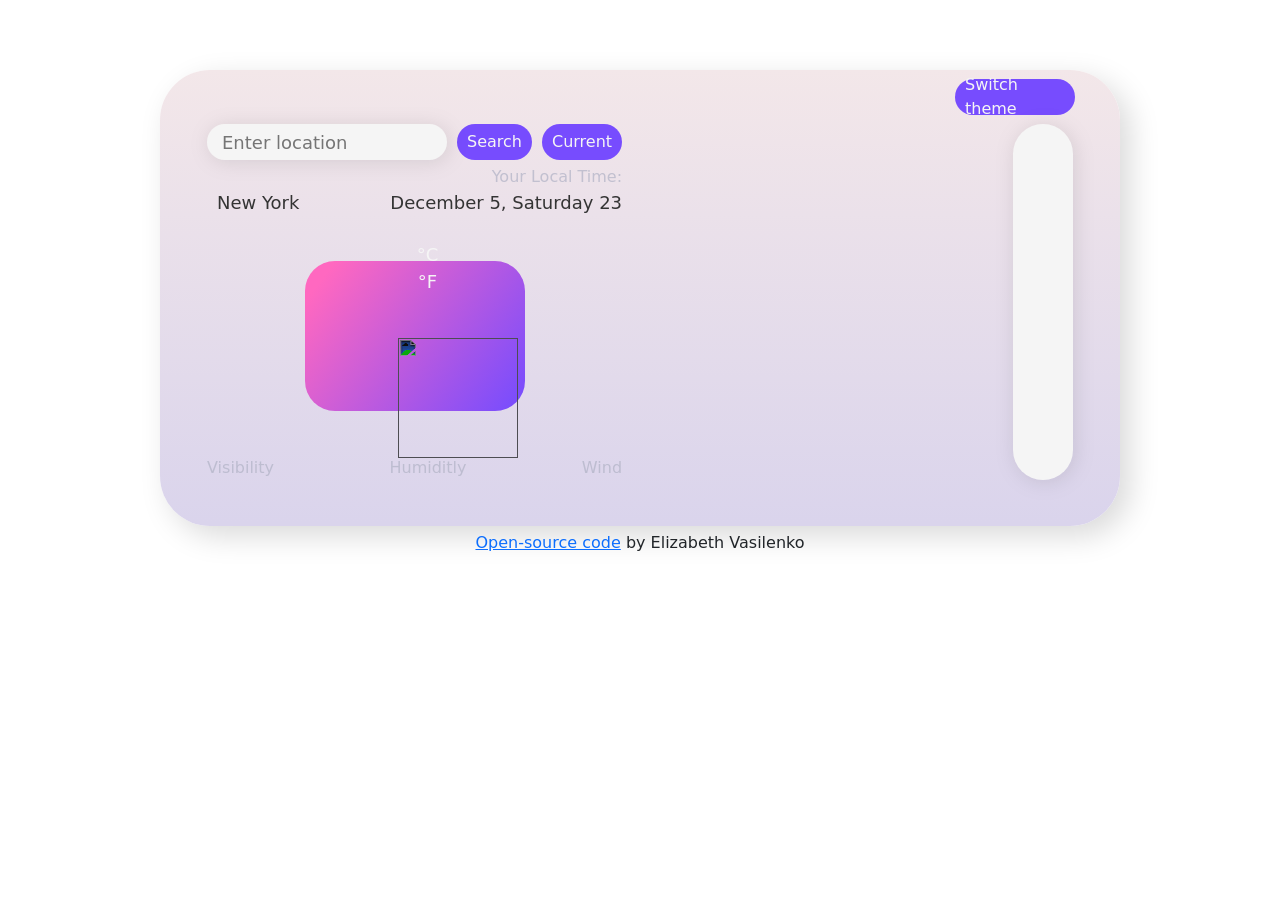
==== index.html @ 72a45bd3 "added dark theme(with js)" ====
<!DOCTYPE html>
<html lang="en">
<head>
	<meta charset="UTF-8">
	<meta http-equiv="X-UA-Compatible" content="IE=edge">
	<meta name="viewport" content="width=device-width, initial-scale=1.0">
	<title>WeatherApp</title>
	<link rel="stylesheet" href="/css/style.css">
	<link href="https://cdn.jsdelivr.net/npm/bootstrap@5.2.0-beta1/dist/css/bootstrap.min.css" rel="stylesheet" integrity="sha384-0evHe/X+R7YkIZDRvuzKMRqM+OrBnVFBL6DOitfPri4tjfHxaWutUpFmBp4vmVor" crossorigin="anonymous">
	<link rel="preconnect" href="https://fonts.googleapis.com">
	<link rel="preconnect" href="https://fonts.gstatic.com" crossorigin>
	<link href="https://fonts.googleapis.com/css2?family=IBM+Plex+Sans+KR:wght@300;400;500;600&display=swap" rel="stylesheet">
	<script src="https://unpkg.com/axios/dist/axios.min.js"></script>
</head>
<body>
	
	<div class="container">
		<div class="wrap">
			<div class="theme-btn reduce-font">
				Switch theme
			</div>
		<div class="wrapper">
				<div class="first-part">
				<div class="search-query">
					<form id="search-form">
					<input id="search-input"type="text" name="location" placeholder="Enter location" class="colortext">
					<div class="btn-wrapper">
						<button class="iput-btn" id="btn-search">Search</button>
					<button class="iput-btn" id="btn-current">Current</button>
					</div>
					
					</form>
				</div>
				<div class="last-update reduce-font">Your Local Time:</div>
				<div class="city-day">
					<div class="city first-icon">
						<i class="fa-solid fa-location-dot icons__firs-page"></i>
						<div class="icon-text" id="default-city">New York</div>
					</div>
					<div class="day">
						
					</div>
					
				</div>
					
				<div class="temperature ">
			
					<div class="tempereture-content">
						<div class="content-weater"></div>
						<span class="content-degrees" id="degrees"></span>
						<div class="link">
								<a href="#" id="celsius" class="link-degrees">°C</a>
								<a href="#" id="fahrenheit" class="link-degrees">°F</a>
						</div>
								
					</div>
						<img src="" alt="" id="dd"class="icon-element" width="120" height="120">
				</div>
				
				<div class="bottom-data">
					<div class="bottom-el">
						<div class="first-icon">
							<i class="fa-regular fa-eye icons__firs-page"></i>
							<div class="icon-text" id="visib-id"></div>
						</div>
						<div class="text-sbsc reduce-font">Visibility</div>
					</div>
					<div class="bottom-el">
					<div class="first-icon">
						<i class="fa-solid fa-droplet icons__firs-page"></i>
						<div class="icon-text" id="humid-id"></div>
					</div>
					<div class="text-sbsc reduce-font">Humiditly</div>
					</div>
					<div class="bottom-el">
					<div class="first-icon">
						<i class="fa-solid fa-wind icons__firs-page"></i>
						<div class="icon-text" id="wind-id"></div>
					</div>
					<div class="text-sbsc reduce-font">Wind</div>
					</div>
				</div>
			</div>
		
	
				
				<div class="second-part">
					<div class="future-forecast">
					</div>
					<div class="future-forecast-days">
			</div>
			</div>
			</div>
			</div>
			</div>
			<footer class="source">
				<a class="source-link"href="https://github.com/ElizabethVasilenko13/myWeatherApp" target="_blank">Open-source code</a> by Elizabeth Vasilenko
			</footer>
		</div>
	
		<script src="https://kit.fontawesome.com/a5ffca99df.js" crossorigin="anonymous"></script>
		<script src="js/script.js"></script>
</body>
</html>
---- css/style.css ----
body{
	font-family: 'IBM Plex Sans KR', sans-serif;
	font-weight: 400;
}
.dark{
	background-color: #343434;
	opacity: 0.85;
	transition-duration: 1s;
}
.container{
	font-size: 18px;
}
.source{
	text-align: center;
	margin: 0;
	padding: 0;
	
}
.dark .source{
	color:#F5F5F5;
}
.theme-btn {	
	margin-left: 795px;
	max-width: 120px;
    color: #F5F5F5;
    background: #774CFE;
    height: 36px;
    border: none;
    border-radius: 30px;
    padding: 0px 10px;
	display: flex;
    align-items: center;
	justify-content: center;
}
.theme-btn:hover{
	background: #5f3ecb;
	filter: drop-shadow(2px 2px 10px rgba(0, 0, 0, 0.1));
}
.wrap{
	padding-top: 9px;
	max-width: 960px;
	background: linear-gradient(to top, #dad4ec 0%, #dad4ec 1%, #f3e7e9 100%);
	margin: 70px auto 5px;
	box-shadow: 10px 10px 30px rgba(0, 0, 0, 0.15);
	border-radius: 50px;
	color: #343434;
}
.dark .wrap{
	color: #F5F5F5;
	background:#252525;
}

.wrapper {
	display: flex;
	justify-content: space-between;
	padding: 9px 47px 46px;
}
.reduce-font{
	font-size: 16px;
}
.first-part {
}

#search-form{
	display: flex;
	justify-content: space-between;
}
.btn-wrapper{
	display: flex;
	justify-content: space-between;
}
.iput-btn{
	font-size: 16px;
	color:#F5F5F5;
	background: #774CFE;
	height: 36px;
	border:none;
	border-radius: 30px;
	padding: 0px 10px;
	display: flex;
	margin-left: 10px;
	align-items: center;
}
.iput-btn:hover{
	background: #5f3ecb;
	filter: drop-shadow(2px 2px 10px rgba(0, 0, 0, 0.1));
}
input[type="text"]{
	height: 36px;
	background-color: #F5F5F5;
	border-radius: 100px;
	border:none;
	padding: 5px 0px 5px 15px;
	filter: drop-shadow(2px 2px 10px rgba(0, 0, 0, 0.1));
}
.dark input[type="text"]{
	background:#2F2F2F;
}

.last-update{
	color: rgba(178, 179, 199, 0.74);
	text-align: right;
	margin-top: 5px;
}
.city-day {
	margin:0;
	display: flex;
	justify-content: space-between;
	align-items: center;
}

.first-icon{
	display: flex;
	align-items: center;
}
.icon-text{
	margin-left: 10px;
}
.day {
	display: flex;
}
.current-day {
	margin-right: 10px;
}

.icons__firs-page{
	color: #774CFE;
}
.city-date{
	background-color:#dad4ec;
	border-radius:30px;
}
.temperature {
	background: linear-gradient(127.04deg, #FF68C0 9.06%, #774CFE 97.79%);
	border-radius: 30px;
	max-width: 220px; 
	color: #F5F5F5;
	margin: 0 auto;
	font-weight: 500;
	padding: 30px ;
	padding-bottom: 0;
	display: flex;
	justify-content: space-between;
	align-items: center;
	text-align: center;
	margin: 45px auto;
}

.icon-element{
	filter: invert(99%) sepia(5%) saturate(492%) hue-rotate(209deg) brightness(112%) contrast(92%);
	position: relative;
	top: 47px;
	right: -23px;
}
.link-degrees.active{
	color: #F5F5F5;
	background-color: #754cfe7e;
	border-radius: 8px;
}
.link{
	position: relative;
	top: -83px;
	left: 68px;
	margin-left: 10px;
	
}
.link-degrees{
	color: #F5F5F5;
	text-decoration: none;
	font-weight: normal;
	padding: 4px;
}
.link-degrees:hover{
	cursor: default;
	text-decoration: none;
	color: #F5F5F5;
	background-color: #754cfe7e;
	border-radius: 8px;
	transition: all 10ms ease-in-out;
}
.tempereture-content {
	text-align: center;
}
	
.content-weater {
	font-size: 20px;
}
.content-degrees {
	display: block;
	line-height: 90px;
	font-size: 85px;
}
.bottom-data {
	display: flex;
	justify-content: space-between;
	align-items: center;
}
.bottom-el{
	display: flex;
	flex-direction: column;
	align-items: center;
	
}
.text-sbsc{
	color:rgba(178, 179, 199, 0.74);
}
.second-part {
	background: #F5F5F5;
	border-radius:50px;
	padding: 30px;
	filter: drop-shadow(2px 2px 10px rgba(0, 0, 0, 0.1));
	display: flex;
	flex-direction: column;
	justify-content: space-between;
}
.dark .second-part{
	background:#2F2F2F;
}
.block-forecast{
	background: linear-gradient(127.04deg, #FF68C0 9.06%, #774CFE 97.79%);
	display: flex;
	justify-content: space-between;
	padding: 20px 20px;
	border-radius: 30px;
	align-items: center;
	color: #F5F5F5;
	font-weight: 500;
}
.fa-cloud-rain {
	filter: invert(99%) sepia(6%) saturate(578%) hue-rotate(235deg) brightness(114%) contrast(92%);
	margin-left: 10px;
}
.future-content {
	display: flex;
	flex-direction: column;
	align-items: center;
}

.future-forecast-days {
	display: flex;
	justify-content: space-between;
}
.block{
	display: flex;
	flex-direction: column;
	justify-content: space-between;
	align-items: center;
	padding: 20px;
}
.days-block {
	margin: 0 5px 0 5px;
	max-width: 65px;
	background-color:#F5F5F5;
	border: 1px solid rgba(255, 104, 192, 0.29);
	border-radius: 30px;
	color: #343434;
	box-shadow: 3px 3px 10px 1px rgba(117, 76, 254, 0.099);
}
.dark .days-block{
	background:#2F2F2F;
	color:#F5F5F5;
}
.min{
	color: rgba(151, 152, 167, 0.882);
}

.block-title {
	margin-bottom: 10px;
}
.weather-icon {
	margin-bottom: 10px;
	filter: invert(79%) sepia(35%) saturate(6248%) hue-rotate(276deg) brightness(88%) contrast(100%);
}
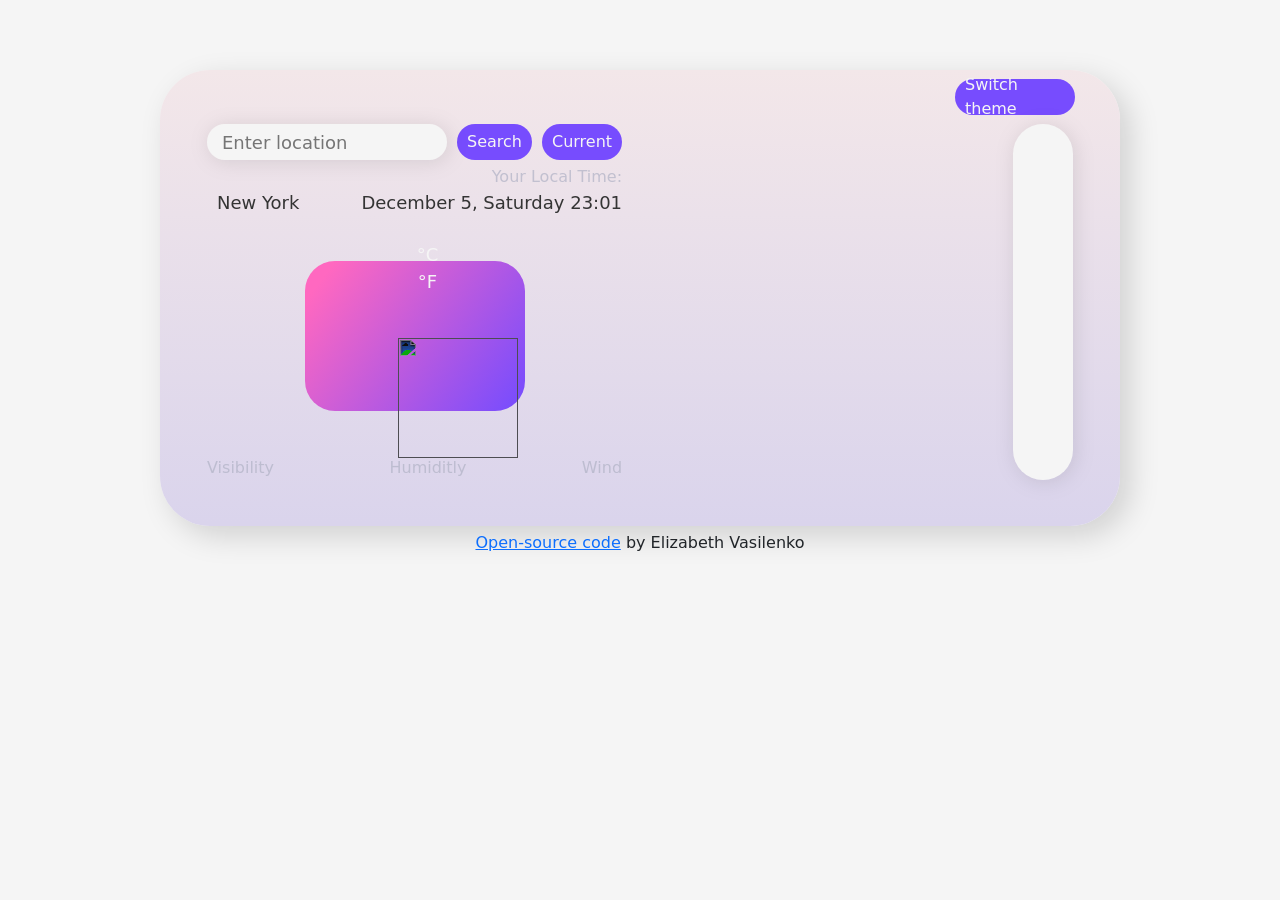
==== commit 266cfed9: "made some changes for better code readability" ====
--- a/index.html
+++ b/index.html
@@ -12,7 +12,7 @@
 	<link href="https://fonts.googleapis.com/css2?family=IBM+Plex+Sans+KR:wght@300;400;500;600&display=swap" rel="stylesheet">
 	<script src="https://unpkg.com/axios/dist/axios.min.js"></script>
 </head>
-<body>
+<body class="light">
 	
 	<div class="container">
 		<div class="wrap">
--- a/css/style.css
+++ b/css/style.css
@@ -2,23 +2,39 @@
 	font-family: 'IBM Plex Sans KR', sans-serif;
 	font-weight: 400;
 }
+/* dark-theme */
 .dark{
 	background-color: #343434;
 	opacity: 0.85;
-	transition-duration: 1s;
-}
+	transition: all 0.7s;
+}
+.dark .source{
+	color:#F5F5F5;
+}
+.dark .wrap{
+	color: #F5F5F5;
+	background:#252525;
+}
+.dark input[type="text"]{
+	background:#2F2F2F;
+}
+.dark .second-part{
+	background:#2F2F2F;
+}
+.dark .days-block{
+	background:#2F2F2F;
+	color:#F5F5F5;
+}
+/* light-theme */
+.light{
+	transition: all 0.7s;
+	background-color: #F5F5F5;
+}
+
 .container{
 	font-size: 18px;
 }
-.source{
-	text-align: center;
-	margin: 0;
-	padding: 0;
-	
-}
-.dark .source{
-	color:#F5F5F5;
-}
+
 .theme-btn {	
 	margin-left: 795px;
 	max-width: 120px;
@@ -45,30 +61,27 @@
 	border-radius: 50px;
 	color: #343434;
 }
-.dark .wrap{
-	color: #F5F5F5;
-	background:#252525;
-}
 
 .wrapper {
 	display: flex;
 	justify-content: space-between;
 	padding: 9px 47px 46px;
 }
+
 .reduce-font{
 	font-size: 16px;
 }
-.first-part {
-}
 
 #search-form{
 	display: flex;
 	justify-content: space-between;
 }
+
 .btn-wrapper{
 	display: flex;
 	justify-content: space-between;
 }
+
 .iput-btn{
 	font-size: 16px;
 	color:#F5F5F5;
@@ -81,10 +94,12 @@
 	margin-left: 10px;
 	align-items: center;
 }
+
 .iput-btn:hover{
 	background: #5f3ecb;
 	filter: drop-shadow(2px 2px 10px rgba(0, 0, 0, 0.1));
 }
+
 input[type="text"]{
 	height: 36px;
 	background-color: #F5F5F5;
@@ -93,15 +108,13 @@
 	padding: 5px 0px 5px 15px;
 	filter: drop-shadow(2px 2px 10px rgba(0, 0, 0, 0.1));
 }
-.dark input[type="text"]{
-	background:#2F2F2F;
-}
 
 .last-update{
 	color: rgba(178, 179, 199, 0.74);
 	text-align: right;
 	margin-top: 5px;
 }
+
 .city-day {
 	margin:0;
 	display: flex;
@@ -113,9 +126,11 @@
 	display: flex;
 	align-items: center;
 }
+
 .icon-text{
 	margin-left: 10px;
 }
+
 .day {
 	display: flex;
 }
@@ -126,10 +141,12 @@
 .icons__firs-page{
 	color: #774CFE;
 }
+
 .city-date{
 	background-color:#dad4ec;
 	border-radius:30px;
 }
+
 .temperature {
 	background: linear-gradient(127.04deg, #FF68C0 9.06%, #774CFE 97.79%);
 	border-radius: 30px;
@@ -152,11 +169,13 @@
 	top: 47px;
 	right: -23px;
 }
+
 .link-degrees.active{
 	color: #F5F5F5;
 	background-color: #754cfe7e;
 	border-radius: 8px;
 }
+
 .link{
 	position: relative;
 	top: -83px;
@@ -164,12 +183,14 @@
 	margin-left: 10px;
 	
 }
+
 .link-degrees{
 	color: #F5F5F5;
 	text-decoration: none;
 	font-weight: normal;
 	padding: 4px;
 }
+
 .link-degrees:hover{
 	cursor: default;
 	text-decoration: none;
@@ -178,6 +199,7 @@
 	border-radius: 8px;
 	transition: all 10ms ease-in-out;
 }
+
 .tempereture-content {
 	text-align: center;
 }
@@ -185,25 +207,30 @@
 .content-weater {
 	font-size: 20px;
 }
+
 .content-degrees {
 	display: block;
 	line-height: 90px;
 	font-size: 85px;
 }
+
 .bottom-data {
 	display: flex;
 	justify-content: space-between;
 	align-items: center;
 }
+
 .bottom-el{
 	display: flex;
 	flex-direction: column;
 	align-items: center;
 	
 }
+
 .text-sbsc{
 	color:rgba(178, 179, 199, 0.74);
 }
+
 .second-part {
 	background: #F5F5F5;
 	border-radius:50px;
@@ -213,9 +240,7 @@
 	flex-direction: column;
 	justify-content: space-between;
 }
-.dark .second-part{
-	background:#2F2F2F;
-}
+
 .block-forecast{
 	background: linear-gradient(127.04deg, #FF68C0 9.06%, #774CFE 97.79%);
 	display: flex;
@@ -226,10 +251,12 @@
 	color: #F5F5F5;
 	font-weight: 500;
 }
+
 .fa-cloud-rain {
 	filter: invert(99%) sepia(6%) saturate(578%) hue-rotate(235deg) brightness(114%) contrast(92%);
 	margin-left: 10px;
 }
+
 .future-content {
 	display: flex;
 	flex-direction: column;
@@ -240,6 +267,7 @@
 	display: flex;
 	justify-content: space-between;
 }
+
 .block{
 	display: flex;
 	flex-direction: column;
@@ -247,6 +275,7 @@
 	align-items: center;
 	padding: 20px;
 }
+
 .days-block {
 	margin: 0 5px 0 5px;
 	max-width: 65px;
@@ -256,10 +285,7 @@
 	color: #343434;
 	box-shadow: 3px 3px 10px 1px rgba(117, 76, 254, 0.099);
 }
-.dark .days-block{
-	background:#2F2F2F;
-	color:#F5F5F5;
-}
+
 .min{
 	color: rgba(151, 152, 167, 0.882);
 }
@@ -271,3 +297,8 @@
 	margin-bottom: 10px;
 	filter: invert(79%) sepia(35%) saturate(6248%) hue-rotate(276deg) brightness(88%) contrast(100%);
 }
+.source{
+	text-align: center;
+	margin: 0;
+	padding: 0;
+}
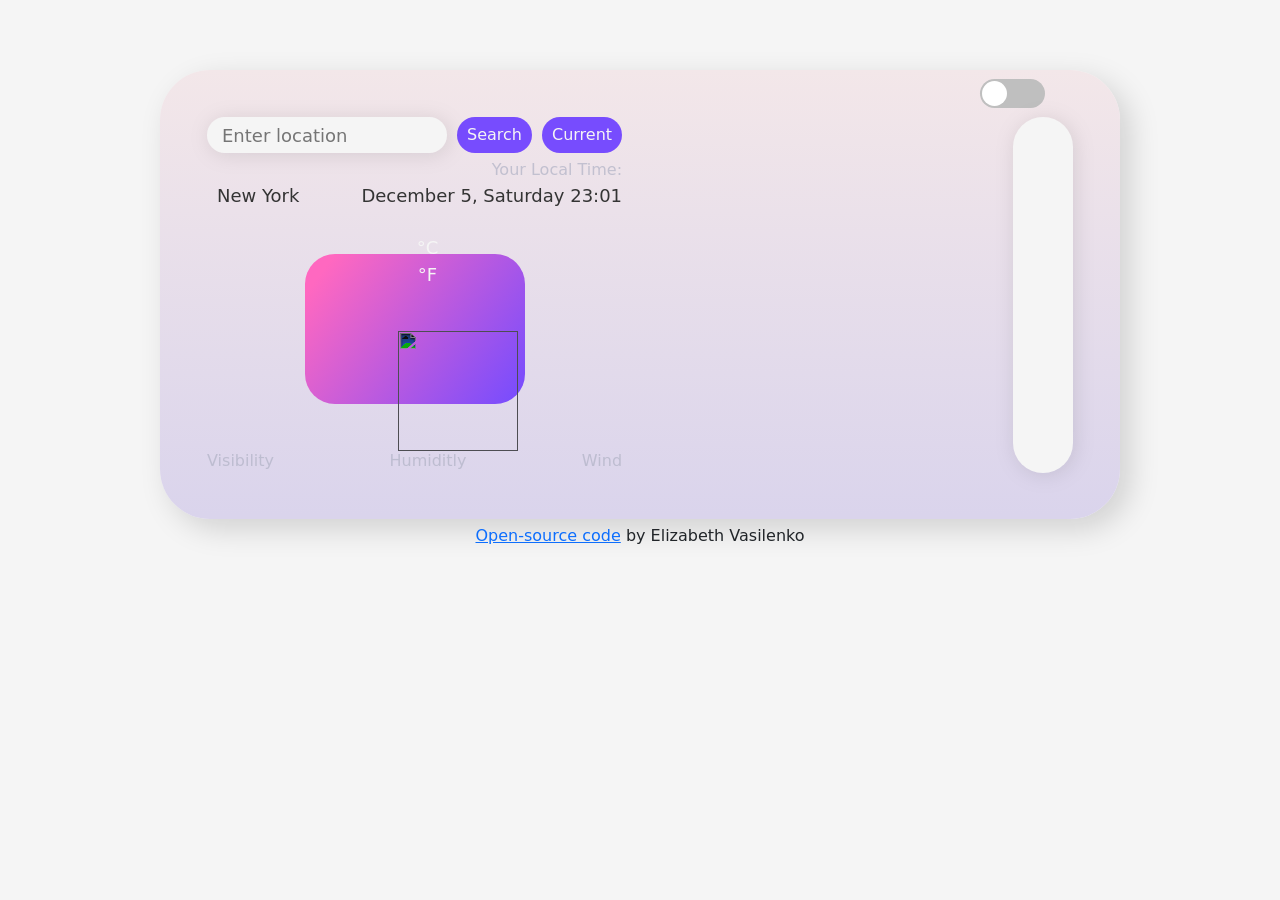
==== commit 7730c639: "added theme switcher" ====
--- a/index.html
+++ b/index.html
@@ -16,8 +16,7 @@
 	
 	<div class="container">
 		<div class="wrap">
-			<div class="theme-btn reduce-font">
-				Switch theme
+			<div class="switch-btn reduce-font">
 			</div>
 		<div class="wrapper">
 				<div class="first-part">
--- a/css/style.css
+++ b/css/style.css
@@ -34,24 +34,38 @@
 .container{
 	font-size: 18px;
 }
-
-.theme-btn {	
-	margin-left: 795px;
-	max-width: 120px;
-    color: #F5F5F5;
-    background: #774CFE;
-    height: 36px;
-    border: none;
-    border-radius: 30px;
-    padding: 0px 10px;
-	display: flex;
-    align-items: center;
-	justify-content: center;
-}
-.theme-btn:hover{
-	background: #5f3ecb;
-	filter: drop-shadow(2px 2px 10px rgba(0, 0, 0, 0.1));
-}
+.switch-btn {
+  width: 65px; /* ширина */
+  height: 29px; /* высота */
+  border-radius: 19px; /* радиус скругления */
+  background: #bfbfbf; /* цвет фона */
+  z-index: 0;
+  margin-left: 820px;
+  padding: 0;
+  border: none;
+  cursor: pointer;
+  position: relative;
+  transition-duration: 300ms; /* анимация */
+}
+.switch-btn::after {
+  content: "";
+  height: 25px; /* высота кнопки */
+  width: 25px; /* ширина кнопки */
+  border-radius: 17px;
+  background: #fff; /* цвет кнопки */
+  top: 2px; /* положение кнопки по вертикали относительно основы */
+  left: 2px; /* положение кнопки по горизонтали относительно основы */
+  transition-duration: 300ms; /* анимация */
+  position: absolute;
+  z-index: 1;
+}
+.switch-on {
+  background: #774CFE;
+}
+.switch-on::after {
+  left: 38px;
+}
+
 .wrap{
 	padding-top: 9px;
 	max-width: 960px;
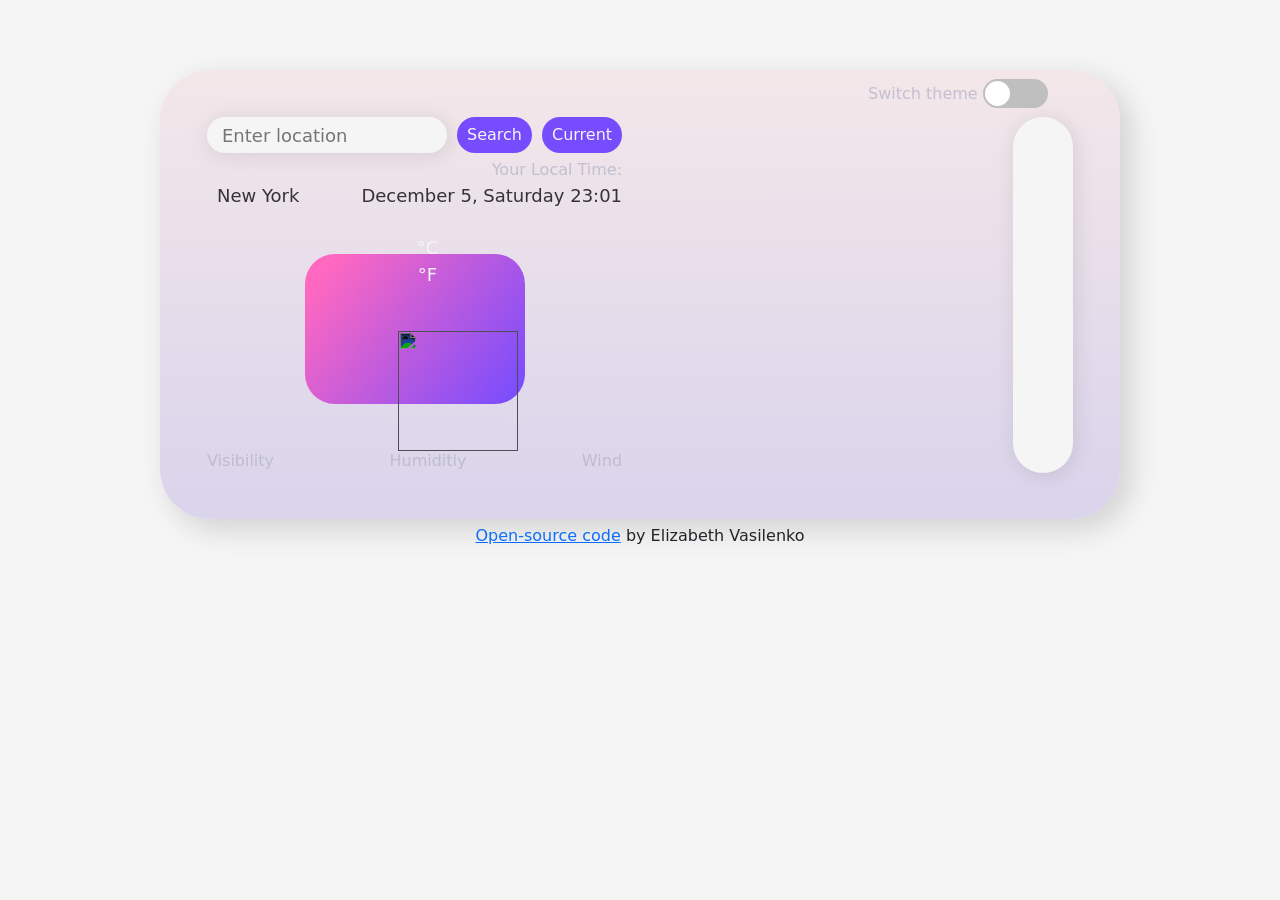
==== commit 60046278: "added switch text deskr" ====
--- a/index.html
+++ b/index.html
@@ -16,8 +16,11 @@
 	
 	<div class="container">
 		<div class="wrap">
-			<div class="switch-btn reduce-font">
+			<div class="theme-sw">
+			<div class="theme-sw-text reduce-font">Switch theme</div>	
+				<div class="switch-btn reduce-font"></div>
 			</div>
+			
 		<div class="wrapper">
 				<div class="first-part">
 				<div class="search-query">
--- a/css/style.css
+++ b/css/style.css
@@ -33,6 +33,15 @@
 
 .container{
 	font-size: 18px;
+}
+.theme-sw{
+	margin-left: 708px;
+	display: flex;
+	align-items: center;
+}
+.theme-sw-text{
+	margin-right: 5px;
+	color: rgba(178, 179, 199, 0.74);
 }
 .switch-btn {
   width: 65px; /* ширина */
@@ -40,7 +49,7 @@
   border-radius: 19px; /* радиус скругления */
   background: #bfbfbf; /* цвет фона */
   z-index: 0;
-  margin-left: 820px;
+ 
   padding: 0;
   border: none;
   cursor: pointer;
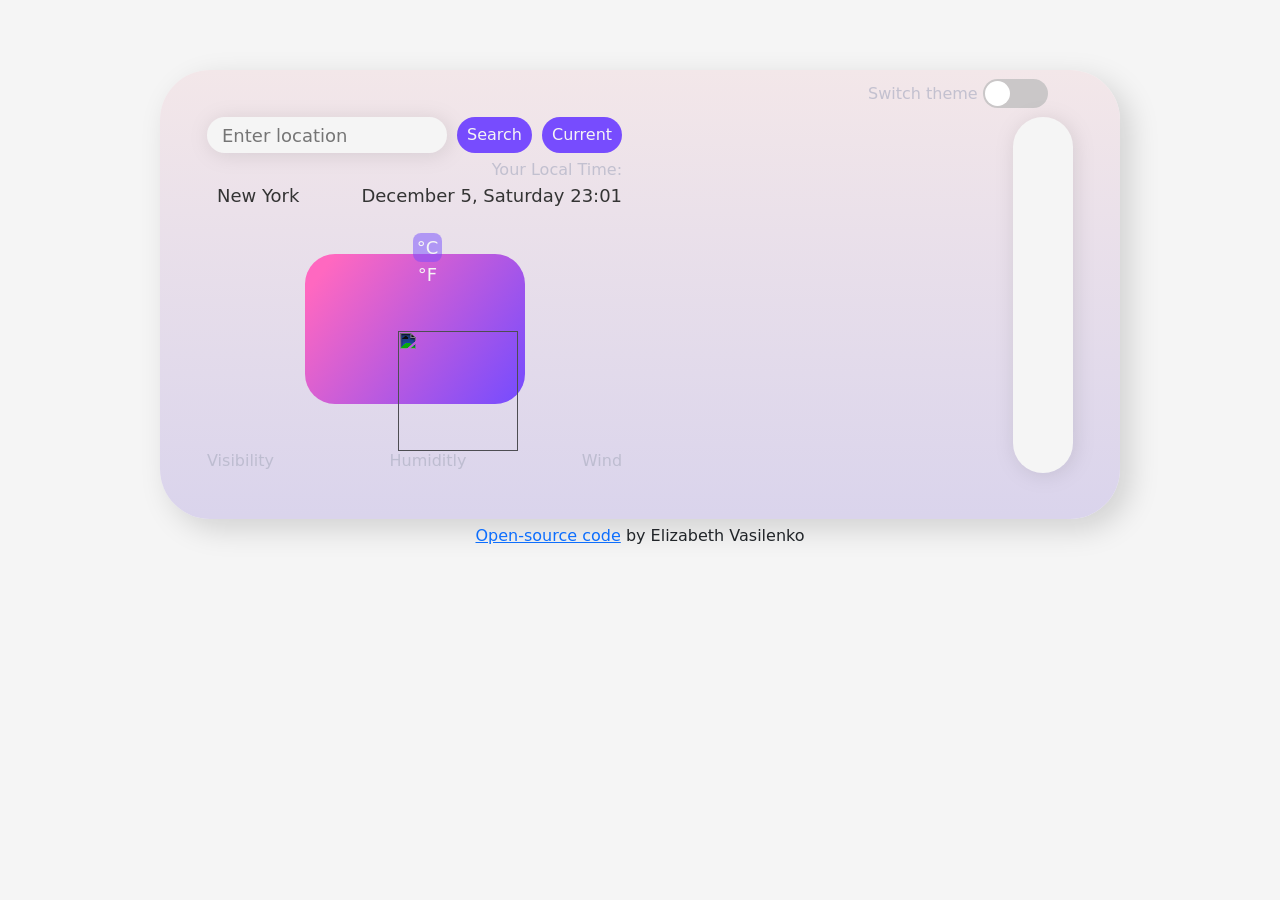
==== commit 917d0753: "added unit convertion" ====
--- a/index.html
+++ b/index.html
@@ -51,7 +51,7 @@
 						<div class="content-weater"></div>
 						<span class="content-degrees" id="degrees"></span>
 						<div class="link">
-								<a href="#" id="celsius" class="link-degrees">°C</a>
+								<a href="#" id="celsius" class="link-degrees active">°C</a>
 								<a href="#" id="fahrenheit" class="link-degrees">°F</a>
 						</div>
 								
--- a/css/style.css
+++ b/css/style.css
@@ -47,7 +47,7 @@
   width: 65px; /* ширина */
   height: 29px; /* высота */
   border-radius: 19px; /* радиус скругления */
-  background: #bfbfbf; /* цвет фона */
+  background: #bfbfbfc6; /* цвет фона */
   z-index: 0;
  
   padding: 0;
@@ -268,7 +268,7 @@
 	background: linear-gradient(127.04deg, #FF68C0 9.06%, #774CFE 97.79%);
 	display: flex;
 	justify-content: space-between;
-	padding: 20px 20px;
+	padding: 7px 20px;
 	border-radius: 30px;
 	align-items: center;
 	color: #F5F5F5;
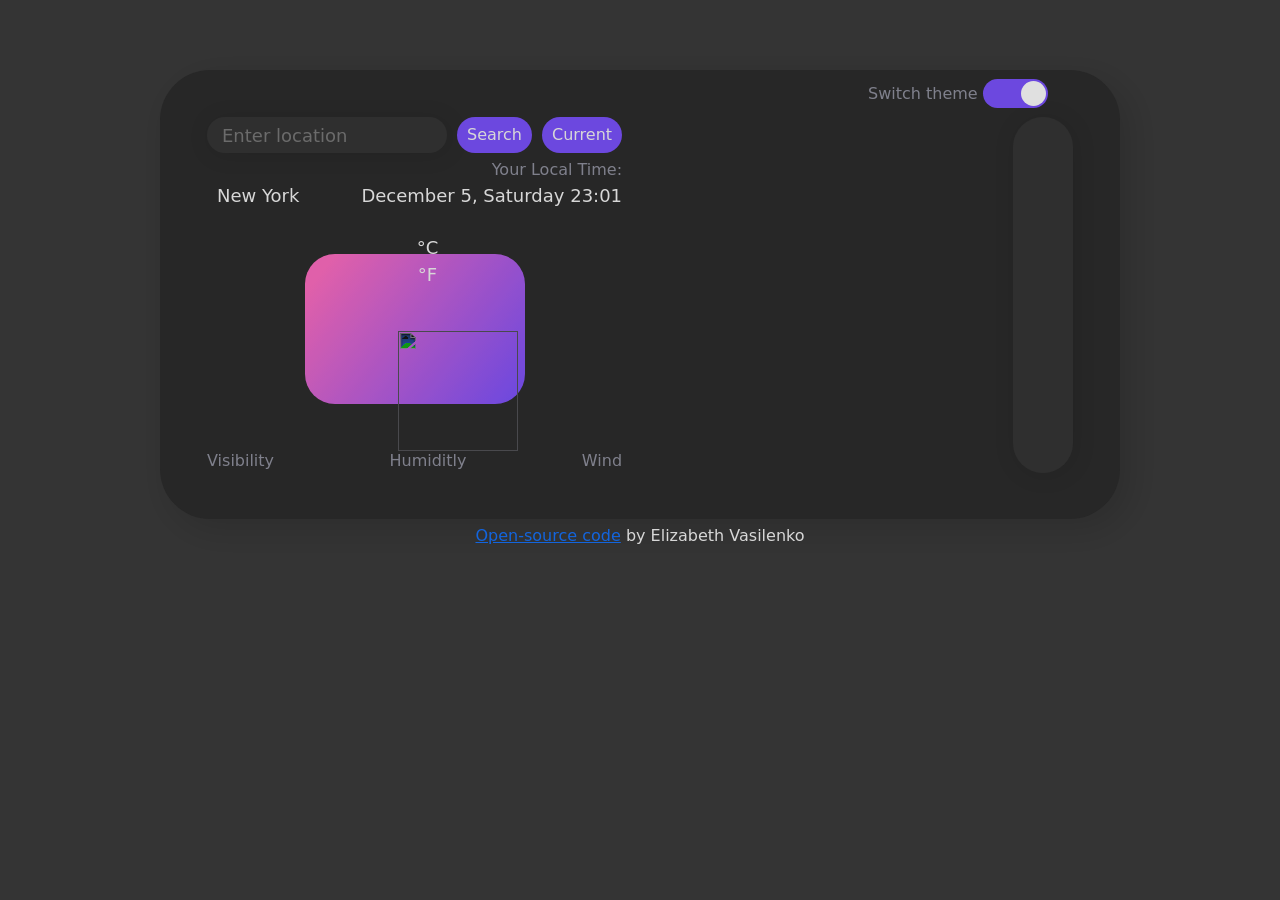
==== commit f23cd7c5: "added theme switch depending on the time" ====
--- a/index.html
+++ b/index.html
@@ -51,7 +51,7 @@
 						<div class="content-weater"></div>
 						<span class="content-degrees" id="degrees"></span>
 						<div class="link">
-								<a href="#" id="celsius" class="link-degrees active">°C</a>
+								<a href="#" id="celsius" class="link-degrees">°C</a>
 								<a href="#" id="fahrenheit" class="link-degrees">°F</a>
 						</div>
 								
--- a/css/style.css
+++ b/css/style.css
@@ -263,7 +263,9 @@
 	flex-direction: column;
 	justify-content: space-between;
 }
-
+.block-degrees{
+	font-weight: normal;
+}
 .block-forecast{
 	background: linear-gradient(127.04deg, #FF68C0 9.06%, #774CFE 97.79%);
 	display: flex;
@@ -325,3 +327,4 @@
 	margin: 0;
 	padding: 0;
 }
+
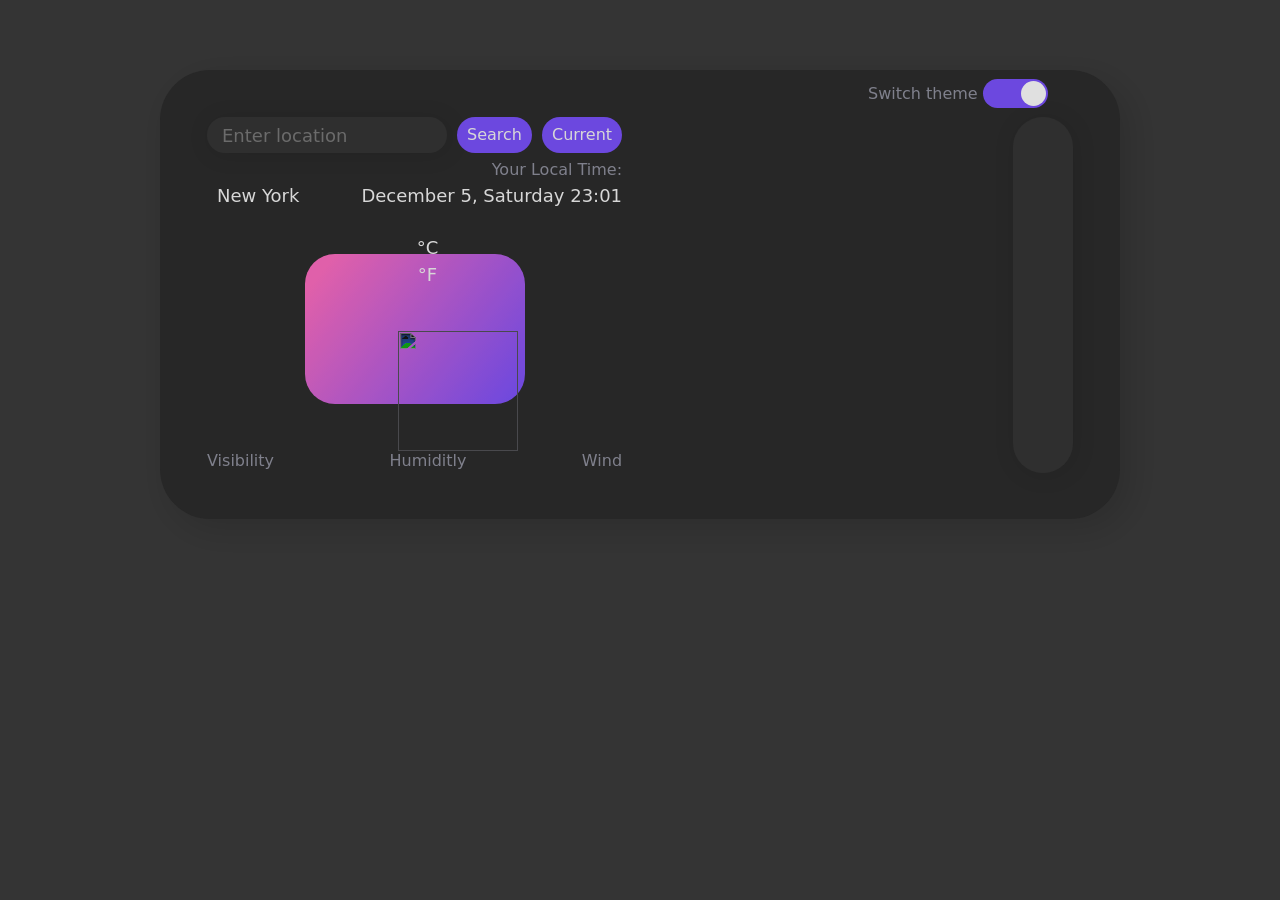
==== commit f4ba26f8: "Update index.html" ====
--- a/index.html
+++ b/index.html
@@ -13,24 +13,21 @@
 	<script src="https://unpkg.com/axios/dist/axios.min.js"></script>
 </head>
 <body class="light">
-	
 	<div class="container">
 		<div class="wrap">
 			<div class="theme-sw">
-			<div class="theme-sw-text reduce-font">Switch theme</div>	
+				<div class="theme-sw-text reduce-font">Switch theme</div>	
 				<div class="switch-btn reduce-font"></div>
 			</div>
-			
 		<div class="wrapper">
 				<div class="first-part">
 				<div class="search-query">
 					<form id="search-form">
-					<input id="search-input"type="text" name="location" placeholder="Enter location" class="colortext">
-					<div class="btn-wrapper">
-						<button class="iput-btn" id="btn-search">Search</button>
-					<button class="iput-btn" id="btn-current">Current</button>
-					</div>
-					
+						<input id="search-input"type="text" name="location" placeholder="Enter location" class="colortext">
+						<div class="btn-wrapper">
+							<button class="iput-btn" id="btn-search">Search</button>
+						<button class="iput-btn" id="btn-current">Current</button>
+						</div>
 					</form>
 				</div>
 				<div class="last-update reduce-font">Your Local Time:</div>
@@ -39,26 +36,20 @@
 						<i class="fa-solid fa-location-dot icons__firs-page"></i>
 						<div class="icon-text" id="default-city">New York</div>
 					</div>
-					<div class="day">
-						
-					</div>
-					
+					<div class="day"></div>
 				</div>
 					
 				<div class="temperature ">
-			
 					<div class="tempereture-content">
 						<div class="content-weater"></div>
 						<span class="content-degrees" id="degrees"></span>
 						<div class="link">
 								<a href="#" id="celsius" class="link-degrees">°C</a>
 								<a href="#" id="fahrenheit" class="link-degrees">°F</a>
-						</div>
-								
+						</div>		
 					</div>
 						<img src="" alt="" id="dd"class="icon-element" width="120" height="120">
 				</div>
-				
 				<div class="bottom-data">
 					<div class="bottom-el">
 						<div class="first-icon">
@@ -68,39 +59,29 @@
 						<div class="text-sbsc reduce-font">Visibility</div>
 					</div>
 					<div class="bottom-el">
-					<div class="first-icon">
-						<i class="fa-solid fa-droplet icons__firs-page"></i>
-						<div class="icon-text" id="humid-id"></div>
-					</div>
-					<div class="text-sbsc reduce-font">Humiditly</div>
+						<div class="first-icon">
+							<i class="fa-solid fa-droplet icons__firs-page"></i>
+							<div class="icon-text" id="humid-id"></div>
+						</div>
+						<div class="text-sbsc reduce-font">Humiditly</div>
 					</div>
 					<div class="bottom-el">
-					<div class="first-icon">
-						<i class="fa-solid fa-wind icons__firs-page"></i>
-						<div class="icon-text" id="wind-id"></div>
-					</div>
-					<div class="text-sbsc reduce-font">Wind</div>
+						<div class="first-icon">
+							<i class="fa-solid fa-wind icons__firs-page"></i>
+							<div class="icon-text" id="wind-id"></div>
+						</div>
+						<div class="text-sbsc reduce-font">Wind</div>
 					</div>
 				</div>
 			</div>
-		
-	
-				
 				<div class="second-part">
-					<div class="future-forecast">
-					</div>
-					<div class="future-forecast-days">
-			</div>
-			</div>
-			</div>
-			</div>
-			</div>
-			<footer class="source">
-				<a class="source-link"href="https://github.com/ElizabethVasilenko13/myWeatherApp" target="_blank">Open-source code</a> by Elizabeth Vasilenko
-			</footer>
+					<div class="future-forecast"></div>
+					<div class="future-forecast-days"></div>
+				</div>
 		</div>
-	
-		<script src="https://kit.fontawesome.com/a5ffca99df.js" crossorigin="anonymous"></script>
-		<script src="js/script.js"></script>
+		</div>
+	</div>
+	<script src="https://kit.fontawesome.com/a5ffca99df.js" crossorigin="anonymous"></script>
+	<script src="js/script.js"></script>
 </body>
-</html>+</html>
--- a/css/style.css
+++ b/css/style.css
@@ -44,35 +44,34 @@
 	color: rgba(178, 179, 199, 0.74);
 }
 .switch-btn {
-  width: 65px; /* ширина */
-  height: 29px; /* высота */
-  border-radius: 19px; /* радиус скругления */
-  background: #bfbfbfc6; /* цвет фона */
-  z-index: 0;
- 
-  padding: 0;
-  border: none;
-  cursor: pointer;
-  position: relative;
-  transition-duration: 300ms; /* анимация */
+	width: 65px; 
+	height: 29px; 
+	border-radius: 19px; 
+	background: #bfbfbfc6; 
+	z-index: 0;
+	padding: 0;
+	border: none;
+	cursor: pointer;
+	position: relative;
+	transition-duration: 300ms; 
 }
 .switch-btn::after {
-  content: "";
-  height: 25px; /* высота кнопки */
-  width: 25px; /* ширина кнопки */
-  border-radius: 17px;
-  background: #fff; /* цвет кнопки */
-  top: 2px; /* положение кнопки по вертикали относительно основы */
-  left: 2px; /* положение кнопки по горизонтали относительно основы */
-  transition-duration: 300ms; /* анимация */
-  position: absolute;
-  z-index: 1;
+	content: "";
+	height: 25px; 
+	width: 25px; 
+	border-radius: 17px;
+	background: #fff; 
+	top: 2px; 
+	left: 2px; 
+	transition-duration: 300ms; 
+	position: absolute;
+	z-index: 1;
 }
 .switch-on {
-  background: #774CFE;
+	background: #774CFE;
 }
 .switch-on::after {
-  left: 38px;
+	left: 38px;
 }
 
 .wrap{
@@ -235,6 +234,7 @@
 	display: block;
 	line-height: 90px;
 	font-size: 85px;
+	padding-right: 20px;
 }
 
 .bottom-data {
@@ -327,4 +327,11 @@
 	margin: 0;
 	padding: 0;
 }
-
+@media  (max-width: 1000px){
+	.wrapper {
+		display: flex;
+		flex-direction: column;
+		justify-content: space-between;
+		padding: 9px 47px 46px;
+}
+}
